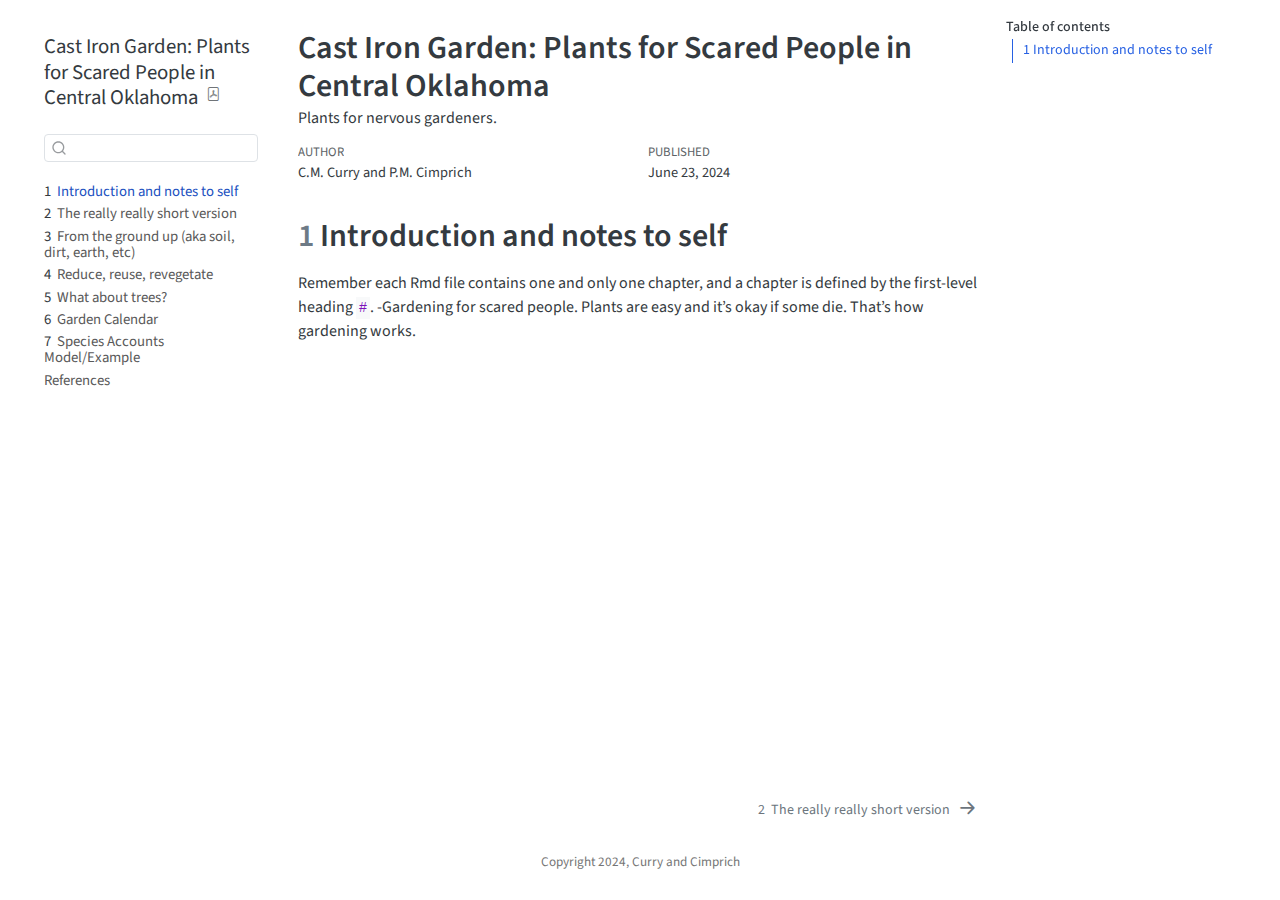
==== index.html @ 7a61a3ec "Built site for gh-pages" ====
<!DOCTYPE html>
<html xmlns="http://www.w3.org/1999/xhtml" lang="en" xml:lang="en"><head>

<meta charset="utf-8">
<meta name="generator" content="quarto-1.4.555">

<meta name="viewport" content="width=device-width, initial-scale=1.0, user-scalable=yes">

<meta name="author" content="C.M. Curry and P.M. Cimprich">
<meta name="dcterms.date" content="2024-06-23">
<meta name="description" content="Plants for nervous gardeners.">

<title>Cast Iron Garden: Plants for Scared People in Central Oklahoma</title>
<style>
code{white-space: pre-wrap;}
span.smallcaps{font-variant: small-caps;}
div.columns{display: flex; gap: min(4vw, 1.5em);}
div.column{flex: auto; overflow-x: auto;}
div.hanging-indent{margin-left: 1.5em; text-indent: -1.5em;}
ul.task-list{list-style: none;}
ul.task-list li input[type="checkbox"] {
  width: 0.8em;
  margin: 0 0.8em 0.2em -1em; /* quarto-specific, see https://github.com/quarto-dev/quarto-cli/issues/4556 */ 
  vertical-align: middle;
}
</style>


<script src="site_libs/quarto-nav/quarto-nav.js"></script>
<script src="site_libs/quarto-nav/headroom.min.js"></script>
<script src="site_libs/clipboard/clipboard.min.js"></script>
<script src="site_libs/quarto-search/autocomplete.umd.js"></script>
<script src="site_libs/quarto-search/fuse.min.js"></script>
<script src="site_libs/quarto-search/quarto-search.js"></script>
<meta name="quarto:offset" content="./">
<link href="./01-the_really_really_short_version.html" rel="next">
<script src="site_libs/quarto-html/quarto.js"></script>
<script src="site_libs/quarto-html/popper.min.js"></script>
<script src="site_libs/quarto-html/tippy.umd.min.js"></script>
<script src="site_libs/quarto-html/anchor.min.js"></script>
<link href="site_libs/quarto-html/tippy.css" rel="stylesheet">
<link href="site_libs/quarto-html/quarto-syntax-highlighting.css" rel="stylesheet" id="quarto-text-highlighting-styles">
<script src="site_libs/bootstrap/bootstrap.min.js"></script>
<link href="site_libs/bootstrap/bootstrap-icons.css" rel="stylesheet">
<link href="site_libs/bootstrap/bootstrap.min.css" rel="stylesheet" id="quarto-bootstrap" data-mode="light">
<script id="quarto-search-options" type="application/json">{
  "location": "sidebar",
  "copy-button": false,
  "collapse-after": 3,
  "panel-placement": "start",
  "type": "textbox",
  "limit": 50,
  "keyboard-shortcut": [
    "f",
    "/",
    "s"
  ],
  "show-item-context": false,
  "language": {
    "search-no-results-text": "No results",
    "search-matching-documents-text": "matching documents",
    "search-copy-link-title": "Copy link to search",
    "search-hide-matches-text": "Hide additional matches",
    "search-more-match-text": "more match in this document",
    "search-more-matches-text": "more matches in this document",
    "search-clear-button-title": "Clear",
    "search-text-placeholder": "",
    "search-detached-cancel-button-title": "Cancel",
    "search-submit-button-title": "Submit",
    "search-label": "Search"
  }
}</script>
<script async="" src="https://hypothes.is/embed.js"></script>
<script>
  window.document.addEventListener("DOMContentLoaded", function (_event) {
    document.body.classList.add('hypothesis-enabled');
  });
</script>


<link rel="stylesheet" href="style.css">
</head>

<body class="nav-sidebar floating">

<div id="quarto-search-results"></div>
  <header id="quarto-header" class="headroom fixed-top">
  <nav class="quarto-secondary-nav">
    <div class="container-fluid d-flex">
      <button type="button" class="quarto-btn-toggle btn" data-bs-toggle="collapse" data-bs-target=".quarto-sidebar-collapse-item" aria-controls="quarto-sidebar" aria-expanded="false" aria-label="Toggle sidebar navigation" onclick="if (window.quartoToggleHeadroom) { window.quartoToggleHeadroom(); }">
        <i class="bi bi-layout-text-sidebar-reverse"></i>
      </button>
        <nav class="quarto-page-breadcrumbs" aria-label="breadcrumb"><ol class="breadcrumb"><li class="breadcrumb-item"><a href="./index.html"><span class="chapter-number">1</span>&nbsp; <span class="chapter-title">Introduction and notes to self</span></a></li></ol></nav>
        <a class="flex-grow-1" role="button" data-bs-toggle="collapse" data-bs-target=".quarto-sidebar-collapse-item" aria-controls="quarto-sidebar" aria-expanded="false" aria-label="Toggle sidebar navigation" onclick="if (window.quartoToggleHeadroom) { window.quartoToggleHeadroom(); }">      
        </a>
      <button type="button" class="btn quarto-search-button" aria-label="" onclick="window.quartoOpenSearch();">
        <i class="bi bi-search"></i>
      </button>
    </div>
  </nav>
</header>
<!-- content -->
<div id="quarto-content" class="quarto-container page-columns page-rows-contents page-layout-article">
<!-- sidebar -->
  <nav id="quarto-sidebar" class="sidebar collapse collapse-horizontal quarto-sidebar-collapse-item sidebar-navigation floating overflow-auto">
    <div class="pt-lg-2 mt-2 text-left sidebar-header">
    <div class="sidebar-title mb-0 py-0">
      <a href="./">Cast Iron Garden: Plants for Scared People in Central Oklahoma</a> 
        <div class="sidebar-tools-main">
    <a href="./Cast-Iron-Garden--Plants-for-Scared-People-in-Central-Oklahoma.pdf" title="Download PDF" class="quarto-navigation-tool px-1" aria-label="Download PDF"><i class="bi bi-file-pdf"></i></a>
</div>
    </div>
      </div>
        <div class="mt-2 flex-shrink-0 align-items-center">
        <div class="sidebar-search">
        <div id="quarto-search" class="" title="Search"></div>
        </div>
        </div>
    <div class="sidebar-menu-container"> 
    <ul class="list-unstyled mt-1">
        <li class="sidebar-item">
  <div class="sidebar-item-container"> 
  <a href="./index.html" class="sidebar-item-text sidebar-link active">
 <span class="menu-text"><span class="chapter-number">1</span>&nbsp; <span class="chapter-title">Introduction and notes to self</span></span></a>
  </div>
</li>
        <li class="sidebar-item">
  <div class="sidebar-item-container"> 
  <a href="./01-the_really_really_short_version.html" class="sidebar-item-text sidebar-link">
 <span class="menu-text"><span class="chapter-number">2</span>&nbsp; <span class="chapter-title">The really really short version</span></span></a>
  </div>
</li>
        <li class="sidebar-item">
  <div class="sidebar-item-container"> 
  <a href="./02-from_the_ground_up.html" class="sidebar-item-text sidebar-link">
 <span class="menu-text"><span class="chapter-number">3</span>&nbsp; <span class="chapter-title">From the ground up (aka soil, dirt, earth, etc)</span></span></a>
  </div>
</li>
        <li class="sidebar-item">
  <div class="sidebar-item-container"> 
  <a href="./03-reduce_lawn.html" class="sidebar-item-text sidebar-link">
 <span class="menu-text"><span class="chapter-number">4</span>&nbsp; <span class="chapter-title">Reduce, reuse, revegetate</span></span></a>
  </div>
</li>
        <li class="sidebar-item">
  <div class="sidebar-item-container"> 
  <a href="./04-trees.html" class="sidebar-item-text sidebar-link">
 <span class="menu-text"><span class="chapter-number">5</span>&nbsp; <span class="chapter-title">What about trees?</span></span></a>
  </div>
</li>
        <li class="sidebar-item">
  <div class="sidebar-item-container"> 
  <a href="./05-garden_maintenance_by_month.html" class="sidebar-item-text sidebar-link">
 <span class="menu-text"><span class="chapter-number">6</span>&nbsp; <span class="chapter-title">Garden Calendar</span></span></a>
  </div>
</li>
        <li class="sidebar-item">
  <div class="sidebar-item-container"> 
  <a href="./05-species_accounts_example.html" class="sidebar-item-text sidebar-link">
 <span class="menu-text"><span class="chapter-number">7</span>&nbsp; <span class="chapter-title">Species Accounts Model/Example</span></span></a>
  </div>
</li>
        <li class="sidebar-item">
  <div class="sidebar-item-container"> 
  <a href="./10-references.html" class="sidebar-item-text sidebar-link">
 <span class="menu-text">References</span></a>
  </div>
</li>
    </ul>
    </div>
</nav>
<div id="quarto-sidebar-glass" class="quarto-sidebar-collapse-item" data-bs-toggle="collapse" data-bs-target=".quarto-sidebar-collapse-item"></div>
<!-- margin-sidebar -->
    <div id="quarto-margin-sidebar" class="sidebar margin-sidebar">
        <nav id="TOC" role="doc-toc" class="toc-active">
    <h2 id="toc-title">Table of contents</h2>
   
  <ul>
  <li><a href="#introduction-and-notes-to-self" id="toc-introduction-and-notes-to-self" class="nav-link active" data-scroll-target="#introduction-and-notes-to-self"><span class="header-section-number">1</span> Introduction and notes to self</a></li>
  </ul>
</nav>
    </div>
<!-- main -->
<main class="content" id="quarto-document-content">

<header id="title-block-header" class="quarto-title-block default">
<div class="quarto-title">
<h1 class="title">Cast Iron Garden: Plants for Scared People in Central Oklahoma</h1>
</div>

<div>
  <div class="description">
    Plants for nervous gardeners.
  </div>
</div>


<div class="quarto-title-meta">

    <div>
    <div class="quarto-title-meta-heading">Author</div>
    <div class="quarto-title-meta-contents">
             <p>C.M. Curry and P.M. Cimprich </p>
          </div>
  </div>
    
    <div>
    <div class="quarto-title-meta-heading">Published</div>
    <div class="quarto-title-meta-contents">
      <p class="date">June 23, 2024</p>
    </div>
  </div>
  
    
  </div>
  


</header>


<section id="introduction-and-notes-to-self" class="level1" data-number="1">
<h1 data-number="1"><span class="header-section-number">1</span> Introduction and notes to self</h1>
<p>Remember each Rmd file contains one and only one chapter, and a chapter is defined by the first-level heading <code>#</code>. -Gardening for scared people. Plants are easy and it’s okay if some die. That’s how gardening works.</p>


</section>

</main> <!-- /main -->
<script id="quarto-html-after-body" type="application/javascript">
window.document.addEventListener("DOMContentLoaded", function (event) {
  const toggleBodyColorMode = (bsSheetEl) => {
    const mode = bsSheetEl.getAttribute("data-mode");
    const bodyEl = window.document.querySelector("body");
    if (mode === "dark") {
      bodyEl.classList.add("quarto-dark");
      bodyEl.classList.remove("quarto-light");
    } else {
      bodyEl.classList.add("quarto-light");
      bodyEl.classList.remove("quarto-dark");
    }
  }
  const toggleBodyColorPrimary = () => {
    const bsSheetEl = window.document.querySelector("link#quarto-bootstrap");
    if (bsSheetEl) {
      toggleBodyColorMode(bsSheetEl);
    }
  }
  toggleBodyColorPrimary();  
  const icon = "";
  const anchorJS = new window.AnchorJS();
  anchorJS.options = {
    placement: 'right',
    icon: icon
  };
  anchorJS.add('.anchored');
  const isCodeAnnotation = (el) => {
    for (const clz of el.classList) {
      if (clz.startsWith('code-annotation-')) {                     
        return true;
      }
    }
    return false;
  }
  const clipboard = new window.ClipboardJS('.code-copy-button', {
    text: function(trigger) {
      const codeEl = trigger.previousElementSibling.cloneNode(true);
      for (const childEl of codeEl.children) {
        if (isCodeAnnotation(childEl)) {
          childEl.remove();
        }
      }
      return codeEl.innerText;
    }
  });
  clipboard.on('success', function(e) {
    // button target
    const button = e.trigger;
    // don't keep focus
    button.blur();
    // flash "checked"
    button.classList.add('code-copy-button-checked');
    var currentTitle = button.getAttribute("title");
    button.setAttribute("title", "Copied!");
    let tooltip;
    if (window.bootstrap) {
      button.setAttribute("data-bs-toggle", "tooltip");
      button.setAttribute("data-bs-placement", "left");
      button.setAttribute("data-bs-title", "Copied!");
      tooltip = new bootstrap.Tooltip(button, 
        { trigger: "manual", 
          customClass: "code-copy-button-tooltip",
          offset: [0, -8]});
      tooltip.show();    
    }
    setTimeout(function() {
      if (tooltip) {
        tooltip.hide();
        button.removeAttribute("data-bs-title");
        button.removeAttribute("data-bs-toggle");
        button.removeAttribute("data-bs-placement");
      }
      button.setAttribute("title", currentTitle);
      button.classList.remove('code-copy-button-checked');
    }, 1000);
    // clear code selection
    e.clearSelection();
  });
    var localhostRegex = new RegExp(/^(?:http|https):\/\/localhost\:?[0-9]*\//);
    var mailtoRegex = new RegExp(/^mailto:/);
      var filterRegex = new RegExp('/' + window.location.host + '/');
    var isInternal = (href) => {
        return filterRegex.test(href) || localhostRegex.test(href) || mailtoRegex.test(href);
    }
    // Inspect non-navigation links and adorn them if external
 	var links = window.document.querySelectorAll('a[href]:not(.nav-link):not(.navbar-brand):not(.toc-action):not(.sidebar-link):not(.sidebar-item-toggle):not(.pagination-link):not(.no-external):not([aria-hidden]):not(.dropdown-item):not(.quarto-navigation-tool)');
    for (var i=0; i<links.length; i++) {
      const link = links[i];
      if (!isInternal(link.href)) {
        // undo the damage that might have been done by quarto-nav.js in the case of
        // links that we want to consider external
        if (link.dataset.originalHref !== undefined) {
          link.href = link.dataset.originalHref;
        }
      }
    }
  function tippyHover(el, contentFn, onTriggerFn, onUntriggerFn) {
    const config = {
      allowHTML: true,
      maxWidth: 500,
      delay: 100,
      arrow: false,
      appendTo: function(el) {
          return el.parentElement;
      },
      interactive: true,
      interactiveBorder: 10,
      theme: 'quarto',
      placement: 'bottom-start',
    };
    if (contentFn) {
      config.content = contentFn;
    }
    if (onTriggerFn) {
      config.onTrigger = onTriggerFn;
    }
    if (onUntriggerFn) {
      config.onUntrigger = onUntriggerFn;
    }
    window.tippy(el, config); 
  }
  const noterefs = window.document.querySelectorAll('a[role="doc-noteref"]');
  for (var i=0; i<noterefs.length; i++) {
    const ref = noterefs[i];
    tippyHover(ref, function() {
      // use id or data attribute instead here
      let href = ref.getAttribute('data-footnote-href') || ref.getAttribute('href');
      try { href = new URL(href).hash; } catch {}
      const id = href.replace(/^#\/?/, "");
      const note = window.document.getElementById(id);
      if (note) {
        return note.innerHTML;
      } else {
        return "";
      }
    });
  }
  const xrefs = window.document.querySelectorAll('a.quarto-xref');
  const processXRef = (id, note) => {
    // Strip column container classes
    const stripColumnClz = (el) => {
      el.classList.remove("page-full", "page-columns");
      if (el.children) {
        for (const child of el.children) {
          stripColumnClz(child);
        }
      }
    }
    stripColumnClz(note)
    if (id === null || id.startsWith('sec-')) {
      // Special case sections, only their first couple elements
      const container = document.createElement("div");
      if (note.children && note.children.length > 2) {
        container.appendChild(note.children[0].cloneNode(true));
        for (let i = 1; i < note.children.length; i++) {
          const child = note.children[i];
          if (child.tagName === "P" && child.innerText === "") {
            continue;
          } else {
            container.appendChild(child.cloneNode(true));
            break;
          }
        }
        if (window.Quarto?.typesetMath) {
          window.Quarto.typesetMath(container);
        }
        return container.innerHTML
      } else {
        if (window.Quarto?.typesetMath) {
          window.Quarto.typesetMath(note);
        }
        return note.innerHTML;
      }
    } else {
      // Remove any anchor links if they are present
      const anchorLink = note.querySelector('a.anchorjs-link');
      if (anchorLink) {
        anchorLink.remove();
      }
      if (window.Quarto?.typesetMath) {
        window.Quarto.typesetMath(note);
      }
      // TODO in 1.5, we should make sure this works without a callout special case
      if (note.classList.contains("callout")) {
        return note.outerHTML;
      } else {
        return note.innerHTML;
      }
    }
  }
  for (var i=0; i<xrefs.length; i++) {
    const xref = xrefs[i];
    tippyHover(xref, undefined, function(instance) {
      instance.disable();
      let url = xref.getAttribute('href');
      let hash = undefined; 
      if (url.startsWith('#')) {
        hash = url;
      } else {
        try { hash = new URL(url).hash; } catch {}
      }
      if (hash) {
        const id = hash.replace(/^#\/?/, "");
        const note = window.document.getElementById(id);
        if (note !== null) {
          try {
            const html = processXRef(id, note.cloneNode(true));
            instance.setContent(html);
          } finally {
            instance.enable();
            instance.show();
          }
        } else {
          // See if we can fetch this
          fetch(url.split('#')[0])
          .then(res => res.text())
          .then(html => {
            const parser = new DOMParser();
            const htmlDoc = parser.parseFromString(html, "text/html");
            const note = htmlDoc.getElementById(id);
            if (note !== null) {
              const html = processXRef(id, note);
              instance.setContent(html);
            } 
          }).finally(() => {
            instance.enable();
            instance.show();
          });
        }
      } else {
        // See if we can fetch a full url (with no hash to target)
        // This is a special case and we should probably do some content thinning / targeting
        fetch(url)
        .then(res => res.text())
        .then(html => {
          const parser = new DOMParser();
          const htmlDoc = parser.parseFromString(html, "text/html");
          const note = htmlDoc.querySelector('main.content');
          if (note !== null) {
            // This should only happen for chapter cross references
            // (since there is no id in the URL)
            // remove the first header
            if (note.children.length > 0 && note.children[0].tagName === "HEADER") {
              note.children[0].remove();
            }
            const html = processXRef(null, note);
            instance.setContent(html);
          } 
        }).finally(() => {
          instance.enable();
          instance.show();
        });
      }
    }, function(instance) {
    });
  }
      let selectedAnnoteEl;
      const selectorForAnnotation = ( cell, annotation) => {
        let cellAttr = 'data-code-cell="' + cell + '"';
        let lineAttr = 'data-code-annotation="' +  annotation + '"';
        const selector = 'span[' + cellAttr + '][' + lineAttr + ']';
        return selector;
      }
      const selectCodeLines = (annoteEl) => {
        const doc = window.document;
        const targetCell = annoteEl.getAttribute("data-target-cell");
        const targetAnnotation = annoteEl.getAttribute("data-target-annotation");
        const annoteSpan = window.document.querySelector(selectorForAnnotation(targetCell, targetAnnotation));
        const lines = annoteSpan.getAttribute("data-code-lines").split(",");
        const lineIds = lines.map((line) => {
          return targetCell + "-" + line;
        })
        let top = null;
        let height = null;
        let parent = null;
        if (lineIds.length > 0) {
            //compute the position of the single el (top and bottom and make a div)
            const el = window.document.getElementById(lineIds[0]);
            top = el.offsetTop;
            height = el.offsetHeight;
            parent = el.parentElement.parentElement;
          if (lineIds.length > 1) {
            const lastEl = window.document.getElementById(lineIds[lineIds.length - 1]);
            const bottom = lastEl.offsetTop + lastEl.offsetHeight;
            height = bottom - top;
          }
          if (top !== null && height !== null && parent !== null) {
            // cook up a div (if necessary) and position it 
            let div = window.document.getElementById("code-annotation-line-highlight");
            if (div === null) {
              div = window.document.createElement("div");
              div.setAttribute("id", "code-annotation-line-highlight");
              div.style.position = 'absolute';
              parent.appendChild(div);
            }
            div.style.top = top - 2 + "px";
            div.style.height = height + 4 + "px";
            div.style.left = 0;
            let gutterDiv = window.document.getElementById("code-annotation-line-highlight-gutter");
            if (gutterDiv === null) {
              gutterDiv = window.document.createElement("div");
              gutterDiv.setAttribute("id", "code-annotation-line-highlight-gutter");
              gutterDiv.style.position = 'absolute';
              const codeCell = window.document.getElementById(targetCell);
              const gutter = codeCell.querySelector('.code-annotation-gutter');
              gutter.appendChild(gutterDiv);
            }
            gutterDiv.style.top = top - 2 + "px";
            gutterDiv.style.height = height + 4 + "px";
          }
          selectedAnnoteEl = annoteEl;
        }
      };
      const unselectCodeLines = () => {
        const elementsIds = ["code-annotation-line-highlight", "code-annotation-line-highlight-gutter"];
        elementsIds.forEach((elId) => {
          const div = window.document.getElementById(elId);
          if (div) {
            div.remove();
          }
        });
        selectedAnnoteEl = undefined;
      };
        // Handle positioning of the toggle
    window.addEventListener(
      "resize",
      throttle(() => {
        elRect = undefined;
        if (selectedAnnoteEl) {
          selectCodeLines(selectedAnnoteEl);
        }
      }, 10)
    );
    function throttle(fn, ms) {
    let throttle = false;
    let timer;
      return (...args) => {
        if(!throttle) { // first call gets through
            fn.apply(this, args);
            throttle = true;
        } else { // all the others get throttled
            if(timer) clearTimeout(timer); // cancel #2
            timer = setTimeout(() => {
              fn.apply(this, args);
              timer = throttle = false;
            }, ms);
        }
      };
    }
      // Attach click handler to the DT
      const annoteDls = window.document.querySelectorAll('dt[data-target-cell]');
      for (const annoteDlNode of annoteDls) {
        annoteDlNode.addEventListener('click', (event) => {
          const clickedEl = event.target;
          if (clickedEl !== selectedAnnoteEl) {
            unselectCodeLines();
            const activeEl = window.document.querySelector('dt[data-target-cell].code-annotation-active');
            if (activeEl) {
              activeEl.classList.remove('code-annotation-active');
            }
            selectCodeLines(clickedEl);
            clickedEl.classList.add('code-annotation-active');
          } else {
            // Unselect the line
            unselectCodeLines();
            clickedEl.classList.remove('code-annotation-active');
          }
        });
      }
  const findCites = (el) => {
    const parentEl = el.parentElement;
    if (parentEl) {
      const cites = parentEl.dataset.cites;
      if (cites) {
        return {
          el,
          cites: cites.split(' ')
        };
      } else {
        return findCites(el.parentElement)
      }
    } else {
      return undefined;
    }
  };
  var bibliorefs = window.document.querySelectorAll('a[role="doc-biblioref"]');
  for (var i=0; i<bibliorefs.length; i++) {
    const ref = bibliorefs[i];
    const citeInfo = findCites(ref);
    if (citeInfo) {
      tippyHover(citeInfo.el, function() {
        var popup = window.document.createElement('div');
        citeInfo.cites.forEach(function(cite) {
          var citeDiv = window.document.createElement('div');
          citeDiv.classList.add('hanging-indent');
          citeDiv.classList.add('csl-entry');
          var biblioDiv = window.document.getElementById('ref-' + cite);
          if (biblioDiv) {
            citeDiv.innerHTML = biblioDiv.innerHTML;
          }
          popup.appendChild(citeDiv);
        });
        return popup.innerHTML;
      });
    }
  }
});
</script>
<nav class="page-navigation">
  <div class="nav-page nav-page-previous">
  </div>
  <div class="nav-page nav-page-next">
      <a href="./01-the_really_really_short_version.html" class="pagination-link" aria-label="The really really short version">
        <span class="nav-page-text"><span class="chapter-number">2</span>&nbsp; <span class="chapter-title">The really really short version</span></span> <i class="bi bi-arrow-right-short"></i>
      </a>
  </div>
</nav>
</div> <!-- /content -->
<footer class="footer">
  <div class="nav-footer">
    <div class="nav-footer-left">
      &nbsp;
    </div>   
    <div class="nav-footer-center">
<p>Copyright 2024, Curry and Cimprich</p>
</div>
    <div class="nav-footer-right">
      &nbsp;
    </div>
  </div>
</footer>




</body></html>
---- site_libs/quarto-html/tippy.css ----
.tippy-box[data-animation=fade][data-state=hidden]{opacity:0}[data-tippy-root]{max-width:calc(100vw - 10px)}.tippy-box{position:relative;background-color:#333;color:#fff;border-radius:4px;font-size:14px;line-height:1.4;white-space:normal;outline:0;transition-property:transform,visibility,opacity}.tippy-box[data-placement^=top]>.tippy-arrow{bottom:0}.tippy-box[data-placement^=top]>.tippy-arrow:before{bottom:-7px;left:0;border-width:8px 8px 0;border-top-color:initial;transform-origin:center top}.tippy-box[data-placement^=bottom]>.tippy-arrow{top:0}.tippy-box[data-placement^=bottom]>.tippy-arrow:before{top:-7px;left:0;border-width:0 8px 8px;border-bottom-color:initial;transform-origin:center bottom}.tippy-box[data-placement^=left]>.tippy-arrow{right:0}.tippy-box[data-placement^=left]>.tippy-arrow:before{border-width:8px 0 8px 8px;border-left-color:initial;right:-7px;transform-origin:center left}.tippy-box[data-placement^=right]>.tippy-arrow{left:0}.tippy-box[data-placement^=right]>.tippy-arrow:before{left:-7px;border-width:8px 8px 8px 0;border-right-color:initial;transform-origin:center right}.tippy-box[data-inertia][data-state=visible]{transition-timing-function:cubic-bezier(.54,1.5,.38,1.11)}.tippy-arrow{width:16px;height:16px;color:#333}.tippy-arrow:before{content:"";position:absolute;border-color:transparent;border-style:solid}.tippy-content{position:relative;padding:5px 9px;z-index:1}
---- site_libs/quarto-html/quarto-syntax-highlighting.css ----
/* quarto syntax highlight colors */
:root {
  --quarto-hl-ot-color: #003B4F;
  --quarto-hl-at-color: #657422;
  --quarto-hl-ss-color: #20794D;
  --quarto-hl-an-color: #5E5E5E;
  --quarto-hl-fu-color: #4758AB;
  --quarto-hl-st-color: #20794D;
  --quarto-hl-cf-color: #003B4F;
  --quarto-hl-op-color: #5E5E5E;
  --quarto-hl-er-color: #AD0000;
  --quarto-hl-bn-color: #AD0000;
  --quarto-hl-al-color: #AD0000;
  --quarto-hl-va-color: #111111;
  --quarto-hl-bu-color: inherit;
  --quarto-hl-ex-color: inherit;
  --quarto-hl-pp-color: #AD0000;
  --quarto-hl-in-color: #5E5E5E;
  --quarto-hl-vs-color: #20794D;
  --quarto-hl-wa-color: #5E5E5E;
  --quarto-hl-do-color: #5E5E5E;
  --quarto-hl-im-color: #00769E;
  --quarto-hl-ch-color: #20794D;
  --quarto-hl-dt-color: #AD0000;
  --quarto-hl-fl-color: #AD0000;
  --quarto-hl-co-color: #5E5E5E;
  --quarto-hl-cv-color: #5E5E5E;
  --quarto-hl-cn-color: #8f5902;
  --quarto-hl-sc-color: #5E5E5E;
  --quarto-hl-dv-color: #AD0000;
  --quarto-hl-kw-color: #003B4F;
}

/* other quarto variables */
:root {
  --quarto-font-monospace: SFMono-Regular, Menlo, Monaco, Consolas, "Liberation Mono", "Courier New", monospace;
}

pre > code.sourceCode > span {
  color: #003B4F;
}

code span {
  color: #003B4F;
}

code.sourceCode > span {
  color: #003B4F;
}

div.sourceCode,
div.sourceCode pre.sourceCode {
  color: #003B4F;
}

code span.ot {
  color: #003B4F;
  font-style: inherit;
}

code span.at {
  color: #657422;
  font-style: inherit;
}

code span.ss {
  color: #20794D;
  font-style: inherit;
}

code span.an {
  color: #5E5E5E;
  font-style: inherit;
}

code span.fu {
  color: #4758AB;
  font-style: inherit;
}

code span.st {
  color: #20794D;
  font-style: inherit;
}

code span.cf {
  color: #003B4F;
  font-style: inherit;
}

code span.op {
  color: #5E5E5E;
  font-style: inherit;
}

code span.er {
  color: #AD0000;
  font-style: inherit;
}

code span.bn {
  color: #AD0000;
  font-style: inherit;
}

code span.al {
  color: #AD0000;
  font-style: inherit;
}

code span.va {
  color: #111111;
  font-style: inherit;
}

code span.bu {
  font-style: inherit;
}

code span.ex {
  font-style: inherit;
}

code span.pp {
  color: #AD0000;
  font-style: inherit;
}

code span.in {
  color: #5E5E5E;
  font-style: inherit;
}

code span.vs {
  color: #20794D;
  font-style: inherit;
}

code span.wa {
  color: #5E5E5E;
  font-style: italic;
}

code span.do {
  color: #5E5E5E;
  font-style: italic;
}

code span.im {
  color: #00769E;
  font-style: inherit;
}

code span.ch {
  color: #20794D;
  font-style: inherit;
}

code span.dt {
  color: #AD0000;
  font-style: inherit;
}

code span.fl {
  color: #AD0000;
  font-style: inherit;
}

code span.co {
  color: #5E5E5E;
  font-style: inherit;
}

code span.cv {
  color: #5E5E5E;
  font-style: italic;
}

code span.cn {
  color: #8f5902;
  font-style: inherit;
}

code span.sc {
  color: #5E5E5E;
  font-style: inherit;
}

code span.dv {
  color: #AD0000;
  font-style: inherit;
}

code span.kw {
  color: #003B4F;
  font-style: inherit;
}

.prevent-inlining {
  content: "</";
}

/*# sourceMappingURL=debc5d5d77c3f9108843748ff7464032.css.map */
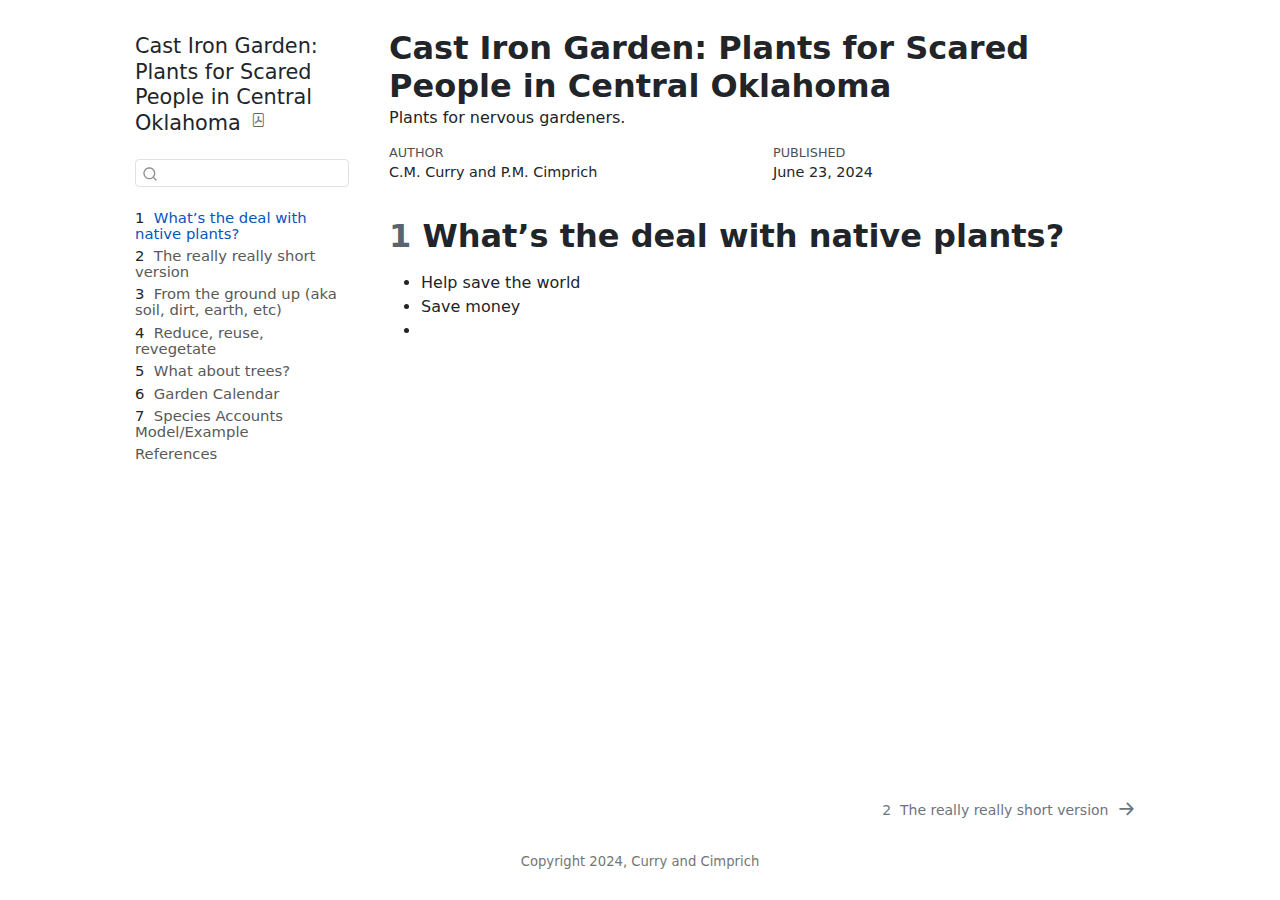
==== commit 5819b6e7: "Built site for gh-pages" ====
--- a/index.html
+++ b/index.html
@@ -81,7 +81,7 @@
 <link rel="stylesheet" href="style.css">
 </head>
 
-<body class="nav-sidebar floating">
+<body class="nav-sidebar floating fullcontent">
 
 <div id="quarto-search-results"></div>
   <header id="quarto-header" class="headroom fixed-top">
@@ -90,7 +90,7 @@
       <button type="button" class="quarto-btn-toggle btn" data-bs-toggle="collapse" data-bs-target=".quarto-sidebar-collapse-item" aria-controls="quarto-sidebar" aria-expanded="false" aria-label="Toggle sidebar navigation" onclick="if (window.quartoToggleHeadroom) { window.quartoToggleHeadroom(); }">
         <i class="bi bi-layout-text-sidebar-reverse"></i>
       </button>
-        <nav class="quarto-page-breadcrumbs" aria-label="breadcrumb"><ol class="breadcrumb"><li class="breadcrumb-item"><a href="./index.html"><span class="chapter-number">1</span>&nbsp; <span class="chapter-title">Introduction and notes to self</span></a></li></ol></nav>
+        <nav class="quarto-page-breadcrumbs" aria-label="breadcrumb"><ol class="breadcrumb"><li class="breadcrumb-item"><a href="./index.html"><span class="chapter-number">1</span>&nbsp; <span class="chapter-title">What’s the deal with native plants?</span></a></li></ol></nav>
         <a class="flex-grow-1" role="button" data-bs-toggle="collapse" data-bs-target=".quarto-sidebar-collapse-item" aria-controls="quarto-sidebar" aria-expanded="false" aria-label="Toggle sidebar navigation" onclick="if (window.quartoToggleHeadroom) { window.quartoToggleHeadroom(); }">      
         </a>
       <button type="button" class="btn quarto-search-button" aria-label="" onclick="window.quartoOpenSearch();">
@@ -121,7 +121,7 @@
         <li class="sidebar-item">
   <div class="sidebar-item-container"> 
   <a href="./index.html" class="sidebar-item-text sidebar-link active">
- <span class="menu-text"><span class="chapter-number">1</span>&nbsp; <span class="chapter-title">Introduction and notes to self</span></span></a>
+ <span class="menu-text"><span class="chapter-number">1</span>&nbsp; <span class="chapter-title">What’s the deal with native plants?</span></span></a>
   </div>
 </li>
         <li class="sidebar-item">
@@ -171,15 +171,7 @@
 </nav>
 <div id="quarto-sidebar-glass" class="quarto-sidebar-collapse-item" data-bs-toggle="collapse" data-bs-target=".quarto-sidebar-collapse-item"></div>
 <!-- margin-sidebar -->
-    <div id="quarto-margin-sidebar" class="sidebar margin-sidebar">
-        <nav id="TOC" role="doc-toc" class="toc-active">
-    <h2 id="toc-title">Table of contents</h2>
-   
-  <ul>
-  <li><a href="#introduction-and-notes-to-self" id="toc-introduction-and-notes-to-self" class="nav-link active" data-scroll-target="#introduction-and-notes-to-self"><span class="header-section-number">1</span> Introduction and notes to self</a></li>
-  </ul>
-</nav>
-    </div>
+    
 <!-- main -->
 <main class="content" id="quarto-document-content">
 
@@ -219,9 +211,13 @@
 </header>
 
 
-<section id="introduction-and-notes-to-self" class="level1" data-number="1">
-<h1 data-number="1"><span class="header-section-number">1</span> Introduction and notes to self</h1>
-<p>Remember each Rmd file contains one and only one chapter, and a chapter is defined by the first-level heading <code>#</code>. -Gardening for scared people. Plants are easy and it’s okay if some die. That’s how gardening works.</p>
+<section id="whats-the-deal-with-native-plants" class="level1" data-number="1">
+<h1 data-number="1"><span class="header-section-number">1</span> What’s the deal with native plants?</h1>
+<ul>
+<li>Help save the world</li>
+<li>Save money</li>
+<li></li>
+</ul>
 
 
 </section>
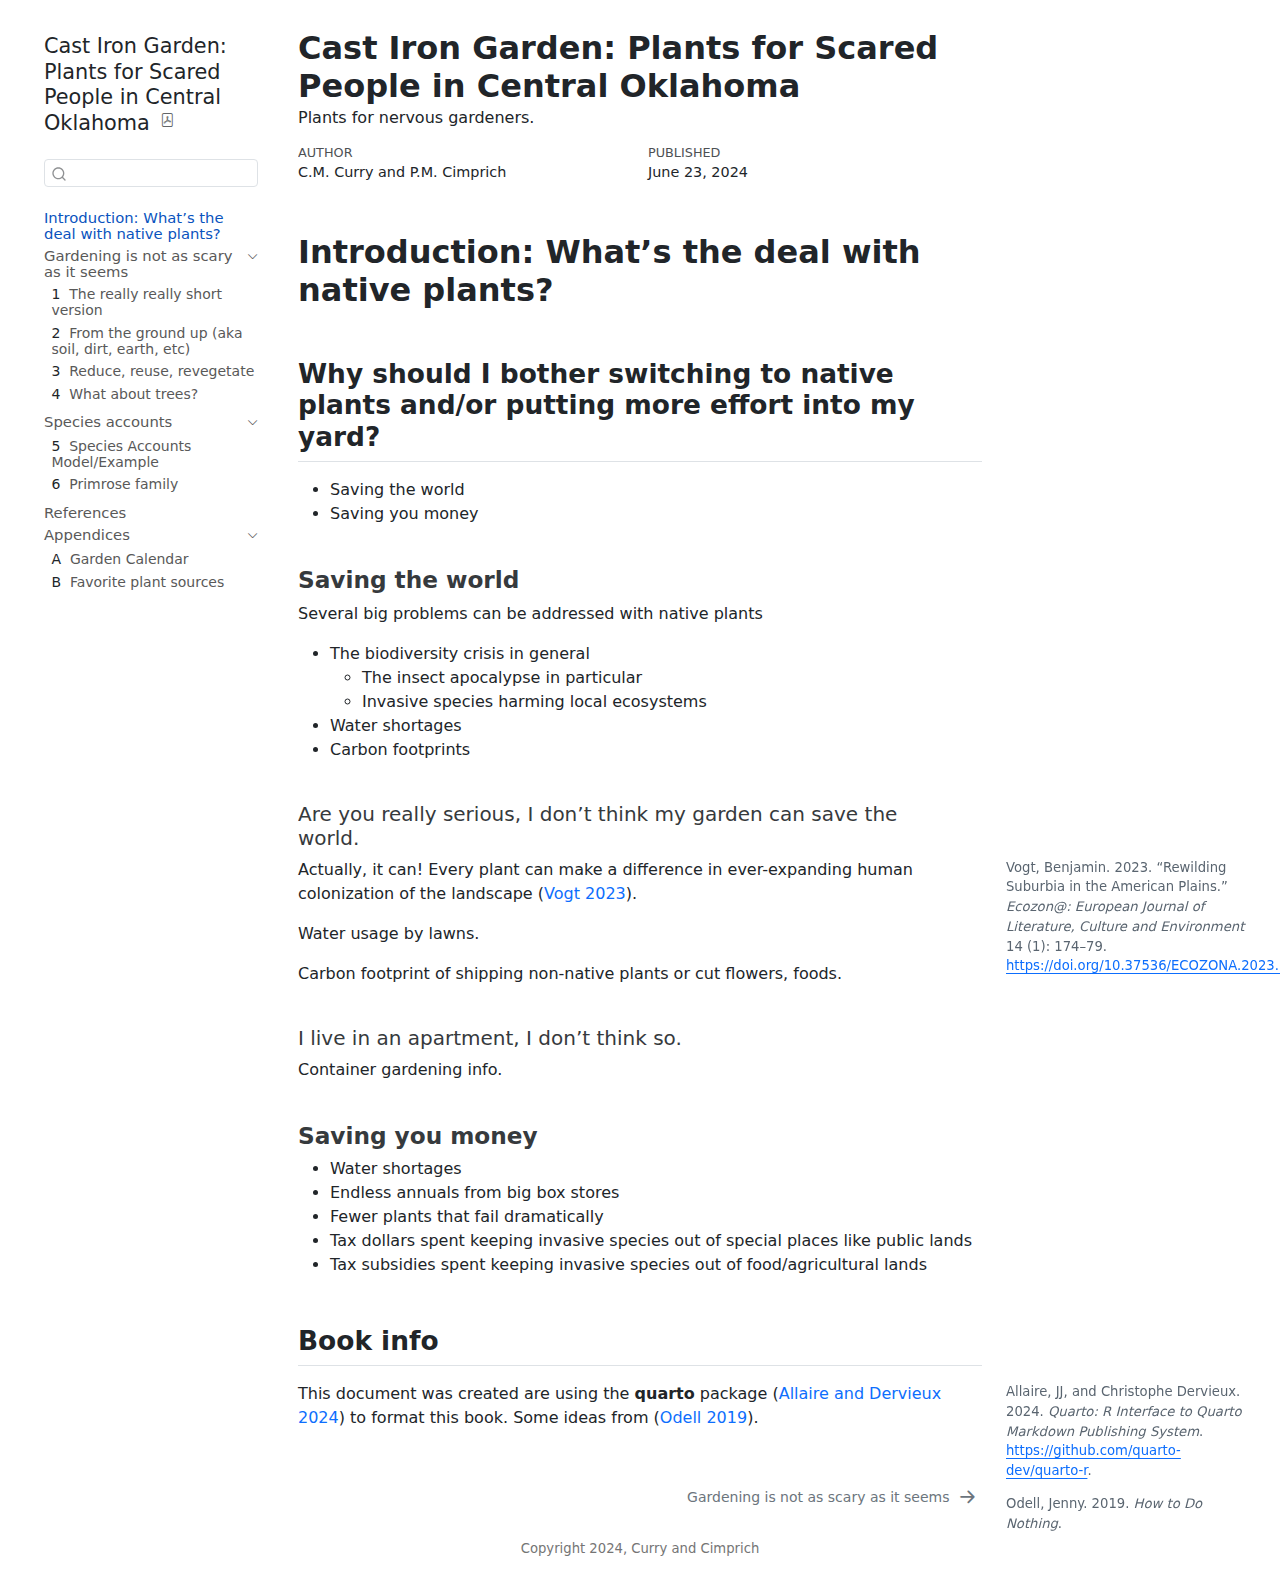
==== commit 3270939c: "Built site for gh-pages" ====
--- a/index.html
+++ b/index.html
@@ -23,7 +23,27 @@
   margin: 0 0.8em 0.2em -1em; /* quarto-specific, see https://github.com/quarto-dev/quarto-cli/issues/4556 */ 
   vertical-align: middle;
 }
-</style>
+/* CSS for citations */
+div.csl-bib-body { }
+div.csl-entry {
+  clear: both;
+  margin-bottom: 0em;
+}
+.hanging-indent div.csl-entry {
+  margin-left:2em;
+  text-indent:-2em;
+}
+div.csl-left-margin {
+  min-width:2em;
+  float:left;
+}
+div.csl-right-inline {
+  margin-left:2em;
+  padding-left:1em;
+}
+div.csl-indent {
+  margin-left: 2em;
+}</style>
 
 
 <script src="site_libs/quarto-nav/quarto-nav.js"></script>
@@ -33,7 +53,7 @@
 <script src="site_libs/quarto-search/fuse.min.js"></script>
 <script src="site_libs/quarto-search/quarto-search.js"></script>
 <meta name="quarto:offset" content="./">
-<link href="./01-the_really_really_short_version.html" rel="next">
+<link href="./gardening.html" rel="next">
 <script src="site_libs/quarto-html/quarto.js"></script>
 <script src="site_libs/quarto-html/popper.min.js"></script>
 <script src="site_libs/quarto-html/tippy.umd.min.js"></script>
@@ -81,7 +101,7 @@
 <link rel="stylesheet" href="style.css">
 </head>
 
-<body class="nav-sidebar floating fullcontent">
+<body class="nav-sidebar floating slimcontent">
 
 <div id="quarto-search-results"></div>
   <header id="quarto-header" class="headroom fixed-top">
@@ -90,7 +110,7 @@
       <button type="button" class="quarto-btn-toggle btn" data-bs-toggle="collapse" data-bs-target=".quarto-sidebar-collapse-item" aria-controls="quarto-sidebar" aria-expanded="false" aria-label="Toggle sidebar navigation" onclick="if (window.quartoToggleHeadroom) { window.quartoToggleHeadroom(); }">
         <i class="bi bi-layout-text-sidebar-reverse"></i>
       </button>
-        <nav class="quarto-page-breadcrumbs" aria-label="breadcrumb"><ol class="breadcrumb"><li class="breadcrumb-item"><a href="./index.html"><span class="chapter-number">1</span>&nbsp; <span class="chapter-title">What’s the deal with native plants?</span></a></li></ol></nav>
+        <nav class="quarto-page-breadcrumbs" aria-label="breadcrumb"><ol class="breadcrumb"><li class="breadcrumb-item"><a href="./index.html">Introduction: What’s the deal with native plants?</a></li></ol></nav>
         <a class="flex-grow-1" role="button" data-bs-toggle="collapse" data-bs-target=".quarto-sidebar-collapse-item" aria-controls="quarto-sidebar" aria-expanded="false" aria-label="Toggle sidebar navigation" onclick="if (window.quartoToggleHeadroom) { window.quartoToggleHeadroom(); }">      
         </a>
       <button type="button" class="btn quarto-search-button" aria-label="" onclick="window.quartoOpenSearch();">
@@ -121,59 +141,105 @@
         <li class="sidebar-item">
   <div class="sidebar-item-container"> 
   <a href="./index.html" class="sidebar-item-text sidebar-link active">
- <span class="menu-text"><span class="chapter-number">1</span>&nbsp; <span class="chapter-title">What’s the deal with native plants?</span></span></a>
-  </div>
-</li>
+ <span class="menu-text">Introduction: What’s the deal with native plants?</span></a>
+  </div>
+</li>
+        <li class="sidebar-item sidebar-item-section">
+      <div class="sidebar-item-container"> 
+            <a href="./gardening.html" class="sidebar-item-text sidebar-link">
+ <span class="menu-text">Gardening is not as scary as it seems</span></a>
+          <a class="sidebar-item-toggle text-start" data-bs-toggle="collapse" data-bs-target="#quarto-sidebar-section-1" aria-expanded="true" aria-label="Toggle section">
+            <i class="bi bi-chevron-right ms-2"></i>
+          </a> 
+      </div>
+      <ul id="quarto-sidebar-section-1" class="collapse list-unstyled sidebar-section depth1 show">  
+          <li class="sidebar-item">
+  <div class="sidebar-item-container"> 
+  <a href="./01-the_really_really_short_version.html" class="sidebar-item-text sidebar-link">
+ <span class="menu-text"><span class="chapter-number">1</span>&nbsp; <span class="chapter-title">The really really short version</span></span></a>
+  </div>
+</li>
+          <li class="sidebar-item">
+  <div class="sidebar-item-container"> 
+  <a href="./02-from_the_ground_up.html" class="sidebar-item-text sidebar-link">
+ <span class="menu-text"><span class="chapter-number">2</span>&nbsp; <span class="chapter-title">From the ground up (aka soil, dirt, earth, etc)</span></span></a>
+  </div>
+</li>
+          <li class="sidebar-item">
+  <div class="sidebar-item-container"> 
+  <a href="./03-reduce_lawn.html" class="sidebar-item-text sidebar-link">
+ <span class="menu-text"><span class="chapter-number">3</span>&nbsp; <span class="chapter-title">Reduce, reuse, revegetate</span></span></a>
+  </div>
+</li>
+          <li class="sidebar-item">
+  <div class="sidebar-item-container"> 
+  <a href="./04-trees.html" class="sidebar-item-text sidebar-link">
+ <span class="menu-text"><span class="chapter-number">4</span>&nbsp; <span class="chapter-title">What about trees?</span></span></a>
+  </div>
+</li>
+      </ul>
+  </li>
+        <li class="sidebar-item sidebar-item-section">
+      <div class="sidebar-item-container"> 
+            <a href="./species_accounts.html" class="sidebar-item-text sidebar-link">
+ <span class="menu-text">Species accounts</span></a>
+          <a class="sidebar-item-toggle text-start" data-bs-toggle="collapse" data-bs-target="#quarto-sidebar-section-2" aria-expanded="true" aria-label="Toggle section">
+            <i class="bi bi-chevron-right ms-2"></i>
+          </a> 
+      </div>
+      <ul id="quarto-sidebar-section-2" class="collapse list-unstyled sidebar-section depth1 show">  
+          <li class="sidebar-item">
+  <div class="sidebar-item-container"> 
+  <a href="./05-species_accounts_example.html" class="sidebar-item-text sidebar-link">
+ <span class="menu-text"><span class="chapter-number">5</span>&nbsp; <span class="chapter-title">Species Accounts Model/Example</span></span></a>
+  </div>
+</li>
+          <li class="sidebar-item">
+  <div class="sidebar-item-container"> 
+  <a href="./family_primroses.html" class="sidebar-item-text sidebar-link">
+ <span class="menu-text"><span class="chapter-number">6</span>&nbsp; <span class="chapter-title">Primrose family</span></span></a>
+  </div>
+</li>
+      </ul>
+  </li>
         <li class="sidebar-item">
   <div class="sidebar-item-container"> 
-  <a href="./01-the_really_really_short_version.html" class="sidebar-item-text sidebar-link">
- <span class="menu-text"><span class="chapter-number">2</span>&nbsp; <span class="chapter-title">The really really short version</span></span></a>
-  </div>
-</li>
-        <li class="sidebar-item">
-  <div class="sidebar-item-container"> 
-  <a href="./02-from_the_ground_up.html" class="sidebar-item-text sidebar-link">
- <span class="menu-text"><span class="chapter-number">3</span>&nbsp; <span class="chapter-title">From the ground up (aka soil, dirt, earth, etc)</span></span></a>
-  </div>
-</li>
-        <li class="sidebar-item">
-  <div class="sidebar-item-container"> 
-  <a href="./03-reduce_lawn.html" class="sidebar-item-text sidebar-link">
- <span class="menu-text"><span class="chapter-number">4</span>&nbsp; <span class="chapter-title">Reduce, reuse, revegetate</span></span></a>
-  </div>
-</li>
-        <li class="sidebar-item">
-  <div class="sidebar-item-container"> 
-  <a href="./04-trees.html" class="sidebar-item-text sidebar-link">
- <span class="menu-text"><span class="chapter-number">5</span>&nbsp; <span class="chapter-title">What about trees?</span></span></a>
-  </div>
-</li>
-        <li class="sidebar-item">
-  <div class="sidebar-item-container"> 
-  <a href="./05-garden_maintenance_by_month.html" class="sidebar-item-text sidebar-link">
- <span class="menu-text"><span class="chapter-number">6</span>&nbsp; <span class="chapter-title">Garden Calendar</span></span></a>
-  </div>
-</li>
-        <li class="sidebar-item">
-  <div class="sidebar-item-container"> 
-  <a href="./05-species_accounts_example.html" class="sidebar-item-text sidebar-link">
- <span class="menu-text"><span class="chapter-number">7</span>&nbsp; <span class="chapter-title">Species Accounts Model/Example</span></span></a>
-  </div>
-</li>
-        <li class="sidebar-item">
-  <div class="sidebar-item-container"> 
-  <a href="./10-references.html" class="sidebar-item-text sidebar-link">
+  <a href="./references.html" class="sidebar-item-text sidebar-link">
  <span class="menu-text">References</span></a>
   </div>
 </li>
+        <li class="sidebar-item sidebar-item-section">
+      <div class="sidebar-item-container"> 
+            <a class="sidebar-item-text sidebar-link text-start" data-bs-toggle="collapse" data-bs-target="#quarto-sidebar-section-3" aria-expanded="true">
+ <span class="menu-text">Appendices</span></a>
+          <a class="sidebar-item-toggle text-start" data-bs-toggle="collapse" data-bs-target="#quarto-sidebar-section-3" aria-expanded="true" aria-label="Toggle section">
+            <i class="bi bi-chevron-right ms-2"></i>
+          </a> 
+      </div>
+      <ul id="quarto-sidebar-section-3" class="collapse list-unstyled sidebar-section depth1 show">  
+          <li class="sidebar-item">
+  <div class="sidebar-item-container"> 
+  <a href="./garden_maintenance_by_month.html" class="sidebar-item-text sidebar-link">
+ <span class="menu-text"><span class="chapter-number">A</span>&nbsp; <span class="chapter-title">Garden Calendar</span></span></a>
+  </div>
+</li>
+          <li class="sidebar-item">
+  <div class="sidebar-item-container"> 
+  <a href="./buying_plants.html" class="sidebar-item-text sidebar-link">
+ <span class="menu-text"><span class="chapter-number">B</span>&nbsp; <span class="chapter-title">Favorite plant sources</span></span></a>
+  </div>
+</li>
+      </ul>
+  </li>
     </ul>
     </div>
 </nav>
 <div id="quarto-sidebar-glass" class="quarto-sidebar-collapse-item" data-bs-toggle="collapse" data-bs-target=".quarto-sidebar-collapse-item"></div>
 <!-- margin-sidebar -->
-    
+    <div id="quarto-margin-sidebar" class="sidebar margin-sidebar">
+    </div>
 <!-- main -->
-<main class="content" id="quarto-document-content">
+<main class="content page-columns page-full" id="quarto-document-content">
 
 <header id="title-block-header" class="quarto-title-block default">
 <div class="quarto-title">
@@ -211,15 +277,61 @@
 </header>
 
 
-<section id="whats-the-deal-with-native-plants" class="level1" data-number="1">
-<h1 data-number="1"><span class="header-section-number">1</span> What’s the deal with native plants?</h1>
+<section id="introduction-whats-the-deal-with-native-plants" class="level1 unnumbered page-columns page-full">
+<h1 class="unnumbered">Introduction: What’s the deal with native plants?</h1>
+<section id="why-should-i-bother-switching-to-native-plants-andor-putting-more-effort-into-my-yard" class="level2 page-columns page-full">
+<h2 class="anchored" data-anchor-id="why-should-i-bother-switching-to-native-plants-andor-putting-more-effort-into-my-yard">Why should I bother switching to native plants and/or putting more effort into my yard?</h2>
 <ul>
-<li>Help save the world</li>
-<li>Save money</li>
-<li></li>
+<li>Saving the world</li>
+<li>Saving you money</li>
 </ul>
-
-
+<section id="saving-the-world" class="level3 page-columns page-full">
+<h3 class="anchored" data-anchor-id="saving-the-world">Saving the world</h3>
+<p>Several big problems can be addressed with native plants</p>
+<ul>
+<li>The biodiversity crisis in general
+<ul>
+<li>The insect apocalypse in particular</li>
+<li>Invasive species harming local ecosystems</li>
+</ul></li>
+<li>Water shortages</li>
+<li>Carbon footprints</li>
+</ul>
+<section id="are-you-really-serious-i-dont-think-my-garden-can-save-the-world." class="level4 page-columns page-full">
+<h4 class="anchored" data-anchor-id="are-you-really-serious-i-dont-think-my-garden-can-save-the-world.">Are you really serious, I don’t think my garden can save the world.</h4>
+<p>Actually, it can! Every plant can make a difference in ever-expanding human colonization of the landscape <span class="citation" data-cites="vogtRewildingSuburbiaAmerican2023">(<a href="references.html#ref-vogtRewildingSuburbiaAmerican2023" role="doc-biblioref">Vogt 2023</a>)</span>.</p>
+<div class="no-row-height column-margin column-container"><div id="ref-vogtRewildingSuburbiaAmerican2023" class="csl-entry" role="listitem">
+Vogt, Benjamin. 2023. <span>“Rewilding <span>Suburbia</span> in the <span>American Plains</span>.”</span> <em>Ecozon@: European Journal of Literature, Culture and Environment</em> 14 (1): 174–79. <a href="https://doi.org/10.37536/ECOZONA.2023.14.1.5063">https://doi.org/10.37536/ECOZONA.2023.14.1.5063</a>.
+</div></div><p>Water usage by lawns.</p>
+<p>Carbon footprint of shipping non-native plants or cut flowers, foods.</p>
+</section>
+<section id="i-live-in-an-apartment-i-dont-think-so." class="level4">
+<h4 class="anchored" data-anchor-id="i-live-in-an-apartment-i-dont-think-so.">I live in an apartment, I don’t think so.</h4>
+<p>Container gardening info.</p>
+</section>
+</section>
+<section id="saving-you-money" class="level3">
+<h3 class="anchored" data-anchor-id="saving-you-money">Saving you money</h3>
+<ul>
+<li>Water shortages</li>
+<li>Endless annuals from big box stores</li>
+<li>Fewer plants that fail dramatically</li>
+<li>Tax dollars spent keeping invasive species out of special places like public lands</li>
+<li>Tax subsidies spent keeping invasive species out of food/agricultural lands</li>
+</ul>
+</section>
+</section>
+<section id="book-info" class="level2 page-columns page-full">
+<h2 class="anchored" data-anchor-id="book-info">Book info</h2>
+<p>This document was created are using the <strong>quarto</strong> package <span class="citation" data-cites="R-quarto">(<a href="references.html#ref-R-quarto" role="doc-biblioref">Allaire and Dervieux 2024</a>)</span> to format this book. Some ideas from <span class="citation" data-cites="odellHowNothing2019">(<a href="references.html#ref-odellHowNothing2019" role="doc-biblioref">Odell 2019</a>)</span>.</p>
+
+
+<div class="no-row-height column-margin column-container"><div id="ref-R-quarto" class="csl-entry" role="listitem">
+Allaire, JJ, and Christophe Dervieux. 2024. <em>Quarto: R Interface to Quarto Markdown Publishing System</em>. <a href="https://github.com/quarto-dev/quarto-r">https://github.com/quarto-dev/quarto-r</a>.
+</div><div id="ref-odellHowNothing2019" class="csl-entry" role="listitem">
+Odell, Jenny. 2019. <em>How to <span>Do Nothing</span></em>.
+</div></div>
+</section>
 </section>
 
 </main> <!-- /main -->
@@ -636,8 +748,8 @@
   <div class="nav-page nav-page-previous">
   </div>
   <div class="nav-page nav-page-next">
-      <a href="./01-the_really_really_short_version.html" class="pagination-link" aria-label="The really really short version">
-        <span class="nav-page-text"><span class="chapter-number">2</span>&nbsp; <span class="chapter-title">The really really short version</span></span> <i class="bi bi-arrow-right-short"></i>
+      <a href="./gardening.html" class="pagination-link" aria-label="Gardening is not as scary as it seems">
+        <span class="nav-page-text">Gardening is not as scary as it seems</span> <i class="bi bi-arrow-right-short"></i>
       </a>
   </div>
 </nav>
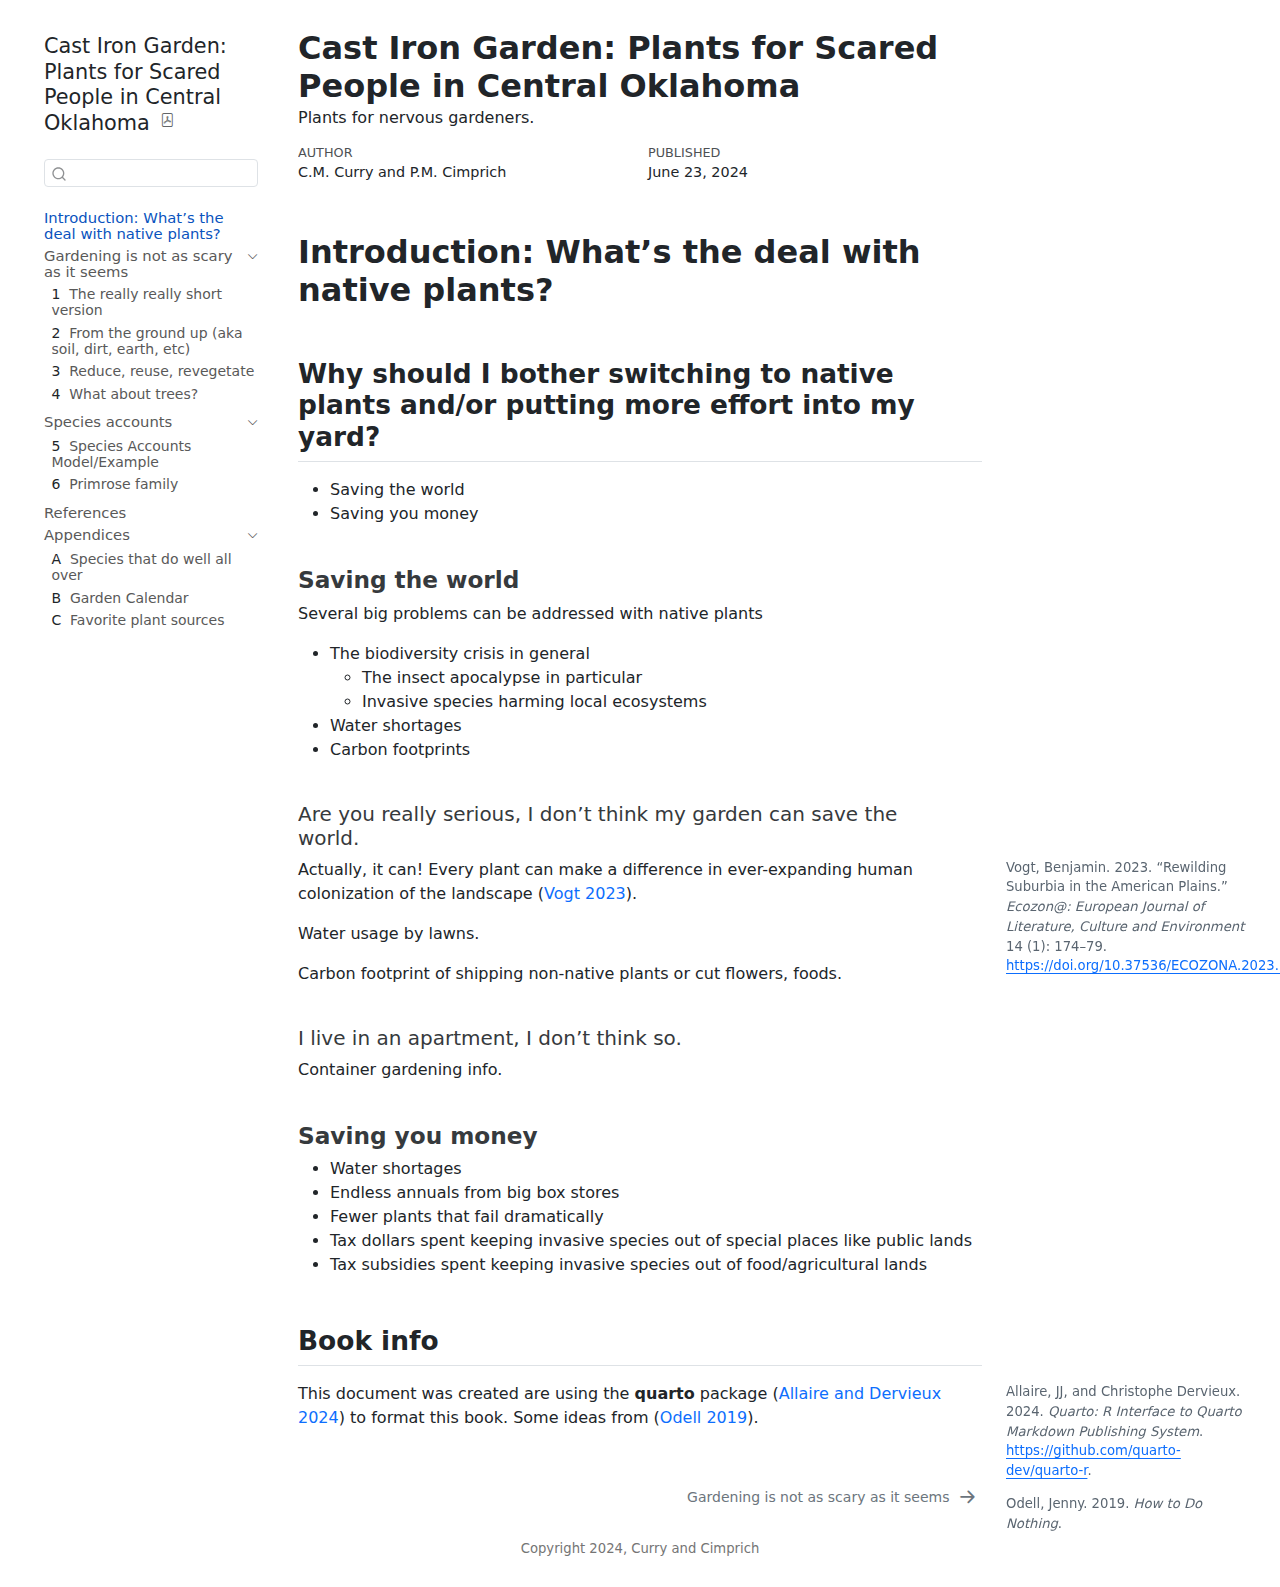
==== commit 716c31e5: "Built site for gh-pages" ====
--- a/index.html
+++ b/index.html
@@ -219,14 +219,20 @@
       <ul id="quarto-sidebar-section-3" class="collapse list-unstyled sidebar-section depth1 show">  
           <li class="sidebar-item">
   <div class="sidebar-item-container"> 
+  <a href="./easy_tough_species.html" class="sidebar-item-text sidebar-link">
+ <span class="menu-text"><span class="chapter-number">A</span>&nbsp; <span class="chapter-title">Species that do well all over</span></span></a>
+  </div>
+</li>
+          <li class="sidebar-item">
+  <div class="sidebar-item-container"> 
   <a href="./garden_maintenance_by_month.html" class="sidebar-item-text sidebar-link">
- <span class="menu-text"><span class="chapter-number">A</span>&nbsp; <span class="chapter-title">Garden Calendar</span></span></a>
+ <span class="menu-text"><span class="chapter-number">B</span>&nbsp; <span class="chapter-title">Garden Calendar</span></span></a>
   </div>
 </li>
           <li class="sidebar-item">
   <div class="sidebar-item-container"> 
   <a href="./buying_plants.html" class="sidebar-item-text sidebar-link">
- <span class="menu-text"><span class="chapter-number">B</span>&nbsp; <span class="chapter-title">Favorite plant sources</span></span></a>
+ <span class="menu-text"><span class="chapter-number">C</span>&nbsp; <span class="chapter-title">Favorite plant sources</span></span></a>
   </div>
 </li>
       </ul>
